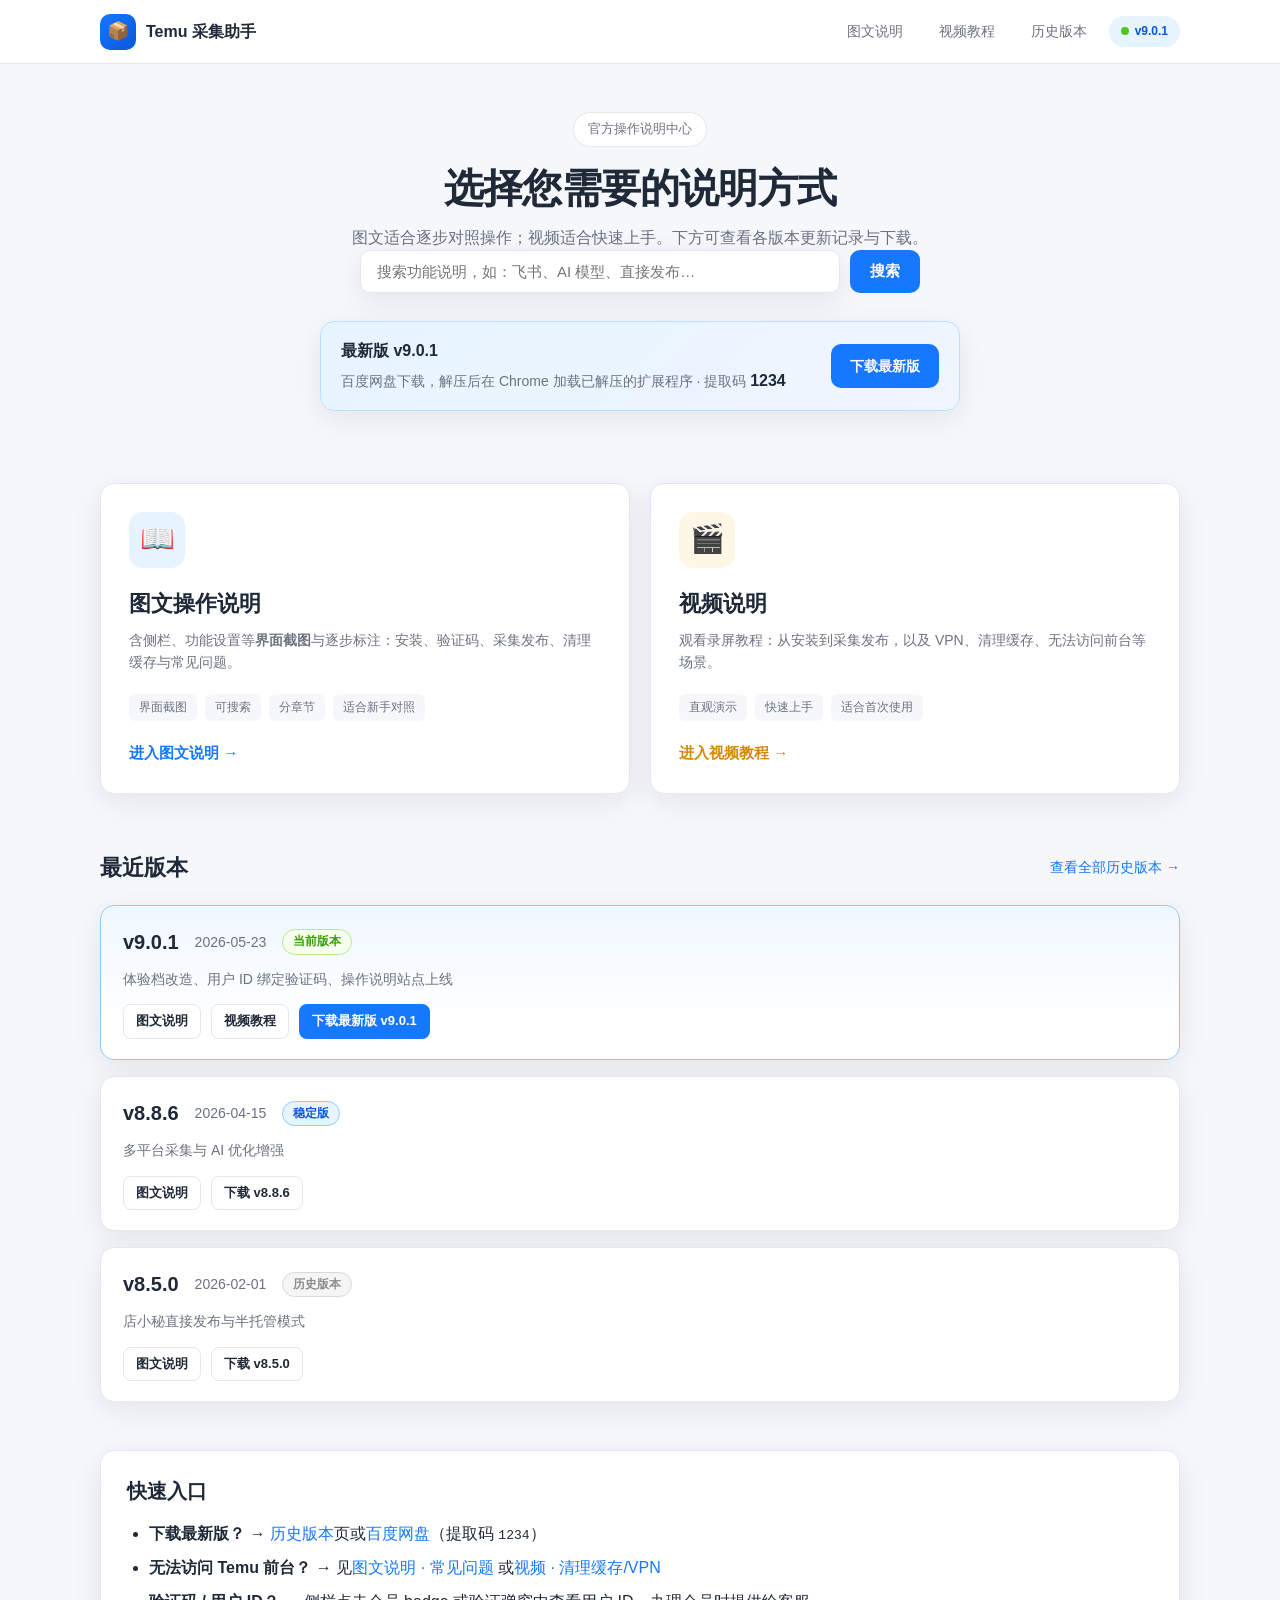
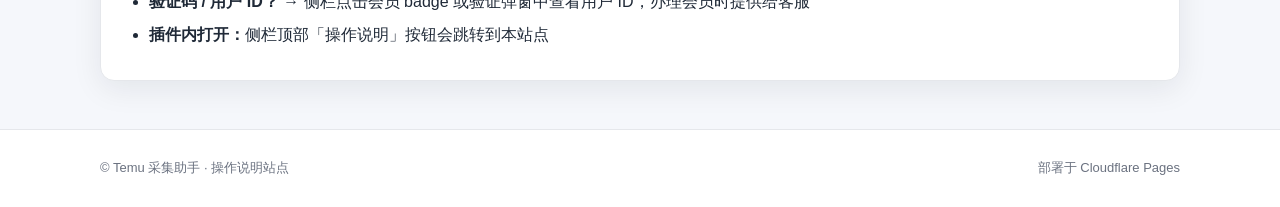
==== index.html @ 50770551 "Initial commit: Temu 采集助手操作说明静态站点 用于 Cloudflare Pages 部署；视频文件保留在本地 assets/videos/。  Co-authored-by: " ====
<!DOCTYPE html>
<html lang="zh-CN">
<head>
  <meta charset="UTF-8" />
  <meta name="viewport" content="width=device-width, initial-scale=1.0" />
  <meta name="description" content="Temu 采集助手操作说明 — 图文教程、视频教程与历史版本" />
  <title>Temu 采集助手 · 操作说明</title>
  <link rel="stylesheet" href="css/style.css" />
</head>
<body data-page="home">
  <header class="site-header">
    <div class="container">
      <a class="brand" href="index.html">
        <span class="brand-icon">📦</span>
        <span>Temu 采集助手</span>
      </a>
      <nav class="nav-links">
        <a href="guide/article.html">图文说明</a>
        <a href="guide/video.html">视频教程</a>
        <a href="versions/">历史版本</a>
        <span class="version-pill" id="current-version"><span class="dot"></span> 加载中</span>
      </nav>
    </div>
  </header>

  <main>
    <section class="hero container">
      <span class="hero-badge">官方操作说明中心</span>
      <h1>选择您需要的说明方式</h1>
      <p>图文适合逐步对照操作；视频适合快速上手。下方可查看各版本更新记录与下载。</p>
      <form class="home-search" action="guide/article.html" method="get" role="search">
        <input class="home-search-input" type="search" name="q" placeholder="搜索功能说明，如：飞书、AI 模型、直接发布…" autocomplete="off" />
        <button class="home-search-btn" type="submit">搜索</button>
      </form>
      <div id="latest-download-panel"></div>
    </section>

    <section class="container">
      <div class="choice-grid">
        <a class="choice-card article" href="guide/article.html">
          <div class="choice-icon">📖</div>
          <h2>图文操作说明</h2>
          <p>含侧栏、功能设置等<strong>界面截图</strong>与逐步标注：安装、验证码、采集发布、清理缓存与常见问题。</p>
          <div class="choice-tags">
            <span class="tag">界面截图</span>
            <span class="tag">可搜索</span>
            <span class="tag">分章节</span>
            <span class="tag">适合新手对照</span>
          </div>
          <span class="choice-cta">进入图文说明 →</span>
        </a>

        <a class="choice-card video" href="guide/video.html">
          <div class="choice-icon">🎬</div>
          <h2>视频说明</h2>
          <p>观看录屏教程：从安装到采集发布，以及 VPN、清理缓存、无法访问前台等场景。</p>
          <div class="choice-tags">
            <span class="tag">直观演示</span>
            <span class="tag">快速上手</span>
            <span class="tag">适合首次使用</span>
          </div>
          <span class="choice-cta">进入视频教程 →</span>
        </a>
      </div>
    </section>

    <section class="section container">
      <div class="section-header">
        <h2>最近版本</h2>
        <a href="versions/">查看全部历史版本 →</a>
      </div>
      <div class="version-list" id="home-version-list">
        <p class="version-summary">正在加载版本信息…</p>
      </div>
    </section>

    <section class="section container">
      <div class="guide-block">
        <h2>快速入口</h2>
        <ul>
          <li><strong>下载最新版？</strong> → <a href="versions/">历史版本</a>页或<a href="https://pan.baidu.com/s/1vOCE_M9bs8p2WjL3Edbl8A?pwd=1234" target="_blank" rel="noopener">百度网盘</a>（提取码 <code>1234</code>）</li>
          <li><strong>无法访问 Temu 前台？</strong> → 见<a href="guide/article.html#troubleshoot">图文说明 · 常见问题</a> 或<a href="guide/video.html#video-troubleshoot">视频 · 清理缓存/VPN</a></li>
          <li><strong>验证码 / 用户 ID？</strong> → 侧栏点击会员 badge 或验证弹窗中查看用户 ID，办理会员时提供给客服</li>
          <li><strong>插件内打开：</strong>侧栏顶部「操作说明」按钮会跳转到本站点</li>
        </ul>
      </div>
    </section>
  </main>

  <footer class="site-footer">
    <div class="container">
      <span>© Temu 采集助手 · 操作说明站点</span>
      <span>部署于 Cloudflare Pages</span>
    </div>
  </footer>

  <script src="js/app.js"></script>
</body>
</html>
---- css/style.css ----
:root {
  --primary: #1677ff;
  --primary-dark: #0958d9;
  --primary-light: #e6f4ff;
  --accent: #faad14;
  --bg: #f5f7fb;
  --surface: #ffffff;
  --text: #1f2937;
  --text-secondary: #6b7280;
  --border: #e5e7eb;
  --radius: 14px;
  --shadow: 0 8px 30px rgba(15, 23, 42, 0.08);
  --shadow-hover: 0 14px 40px rgba(22, 119, 255, 0.15);
  --max-width: 1080px;
  --header-height: 64px;
}

* {
  box-sizing: border-box;
}

html {
  scroll-behavior: smooth;
}

body {
  margin: 0;
  font-family: -apple-system, BlinkMacSystemFont, "Segoe UI", "PingFang SC",
    "Hiragino Sans GB", "Microsoft YaHei", sans-serif;
  background: var(--bg);
  color: var(--text);
  line-height: 1.6;
  min-height: 100vh;
}

a {
  color: var(--primary);
  text-decoration: none;
}

a:hover {
  text-decoration: underline;
}

img {
  max-width: 100%;
  height: auto;
}

.container {
  width: min(var(--max-width), calc(100% - 32px));
  margin: 0 auto;
}

/* Header */
.site-header {
  position: sticky;
  top: 0;
  z-index: 100;
  height: var(--header-height);
  background: rgba(255, 255, 255, 0.92);
  backdrop-filter: blur(12px);
  border-bottom: 1px solid var(--border);
}

.site-header .container {
  height: 100%;
  display: flex;
  align-items: center;
  justify-content: space-between;
  gap: 16px;
}

.brand {
  display: flex;
  align-items: center;
  gap: 10px;
  font-weight: 700;
  font-size: 16px;
  color: var(--text);
  text-decoration: none;
}

.brand:hover {
  text-decoration: none;
}

.brand-icon {
  width: 36px;
  height: 36px;
  border-radius: 10px;
  background: linear-gradient(135deg, var(--primary), var(--primary-dark));
  color: #fff;
  display: grid;
  place-items: center;
  font-size: 18px;
}

.nav-links {
  display: flex;
  align-items: center;
  gap: 8px;
  flex-wrap: wrap;
}

.nav-links a {
  padding: 8px 14px;
  border-radius: 999px;
  color: var(--text-secondary);
  font-size: 14px;
  text-decoration: none;
  transition: background 0.2s, color 0.2s;
}

.nav-links a:hover,
.nav-links a.active {
  background: var(--primary-light);
  color: var(--primary);
  text-decoration: none;
}

.version-pill {
  display: inline-flex;
  align-items: center;
  gap: 6px;
  padding: 6px 12px;
  border-radius: 999px;
  background: var(--primary-light);
  color: var(--primary-dark);
  font-size: 12px;
  font-weight: 600;
}

.version-pill .dot {
  width: 8px;
  height: 8px;
  border-radius: 50%;
  background: #52c41a;
}

/* Hero */
.hero {
  padding: 48px 0 32px;
  text-align: center;
}

.hero-badge {
  display: inline-block;
  padding: 6px 14px;
  border-radius: 999px;
  background: #fff;
  border: 1px solid var(--border);
  color: var(--text-secondary);
  font-size: 13px;
  margin-bottom: 16px;
}

.hero h1 {
  margin: 0 0 12px;
  font-size: clamp(28px, 5vw, 40px);
  line-height: 1.25;
  letter-spacing: -0.02em;
}

.hero p {
  margin: 0 auto;
  max-width: 640px;
  color: var(--text-secondary);
  font-size: 16px;
}

.download-banner {
  display: flex;
  flex-wrap: wrap;
  align-items: center;
  justify-content: space-between;
  gap: 16px;
  max-width: 640px;
  margin: 24px auto 0;
  padding: 16px 20px;
  text-align: left;
  background: linear-gradient(135deg, #e6f4ff 0%, #f0f5ff 100%);
  border: 1px solid #bae0ff;
  border-radius: 14px;
  box-shadow: var(--shadow);
}

.download-banner-text {
  display: flex;
  flex-direction: column;
  gap: 4px;
  font-size: 14px;
  color: var(--text-secondary);
}

.download-banner-text strong {
  font-size: 16px;
  color: var(--text);
}

/* Choice cards */
.choice-grid {
  display: grid;
  grid-template-columns: repeat(2, minmax(0, 1fr));
  gap: 20px;
  margin: 40px 0 56px;
}

.choice-card {
  position: relative;
  display: flex;
  flex-direction: column;
  padding: 28px;
  background: var(--surface);
  border: 1px solid var(--border);
  border-radius: var(--radius);
  box-shadow: var(--shadow);
  text-decoration: none;
  color: inherit;
  transition: transform 0.25s, box-shadow 0.25s, border-color 0.25s;
  overflow: hidden;
}

.choice-card::before {
  content: "";
  position: absolute;
  inset: 0 0 auto 0;
  height: 4px;
  background: linear-gradient(90deg, var(--primary), #69b1ff);
  opacity: 0;
  transition: opacity 0.25s;
}

.choice-card:hover {
  transform: translateY(-4px);
  box-shadow: var(--shadow-hover);
  border-color: #91caff;
  text-decoration: none;
}

.choice-card:hover::before {
  opacity: 1;
}

.choice-card.video::before {
  background: linear-gradient(90deg, #fa8c16, #ffd666);
}

.choice-icon {
  width: 56px;
  height: 56px;
  border-radius: 14px;
  display: grid;
  place-items: center;
  font-size: 28px;
  margin-bottom: 18px;
}

.choice-card.article .choice-icon {
  background: var(--primary-light);
}

.choice-card.video .choice-icon {
  background: #fff7e6;
}

.choice-card h2 {
  margin: 0 0 8px;
  font-size: 22px;
}

.choice-card p {
  margin: 0 0 20px;
  color: var(--text-secondary);
  font-size: 14px;
  flex: 1;
}

.choice-tags {
  display: flex;
  flex-wrap: wrap;
  gap: 8px;
  margin-bottom: 20px;
}

.tag {
  padding: 4px 10px;
  border-radius: 6px;
  background: var(--bg);
  color: var(--text-secondary);
  font-size: 12px;
}

.choice-cta {
  display: inline-flex;
  align-items: center;
  gap: 6px;
  font-weight: 600;
  color: var(--primary);
  font-size: 15px;
}

.choice-card.video .choice-cta {
  color: #d48806;
}

/* Section */
.section {
  margin-bottom: 48px;
}

.section-header {
  display: flex;
  align-items: center;
  justify-content: space-between;
  gap: 12px;
  margin-bottom: 20px;
}

.section-header h2 {
  margin: 0;
  font-size: 22px;
}

.section-header a {
  font-size: 14px;
  white-space: nowrap;
}

/* Version timeline */
.version-list {
  display: flex;
  flex-direction: column;
  gap: 16px;
}

.version-item {
  background: var(--surface);
  border: 1px solid var(--border);
  border-radius: var(--radius);
  padding: 20px 22px;
  box-shadow: var(--shadow);
}

.version-item.latest {
  border-color: #91caff;
  background: linear-gradient(180deg, #f0f7ff 0%, #fff 120px);
}

.version-item-head {
  display: flex;
  flex-wrap: wrap;
  align-items: center;
  gap: 10px 16px;
  margin-bottom: 10px;
}

.version-number {
  font-size: 20px;
  font-weight: 700;
}

.version-date {
  color: var(--text-secondary);
  font-size: 14px;
}

.status-badge {
  padding: 2px 10px;
  border-radius: 999px;
  font-size: 12px;
  font-weight: 600;
}

.status-badge.latest {
  background: #f6ffed;
  color: #389e0d;
  border: 1px solid #b7eb8f;
}

.status-badge.stable {
  background: #e6f4ff;
  color: #0958d9;
  border: 1px solid #91caff;
}

.status-badge.archived {
  background: #f5f5f5;
  color: #8c8c8c;
  border: 1px solid #d9d9d9;
}

.version-summary {
  margin: 0 0 12px;
  color: var(--text-secondary);
  font-size: 14px;
}

.version-highlights {
  margin: 0;
  padding-left: 20px;
  color: var(--text);
  font-size: 14px;
}

.version-highlights li {
  margin: 4px 0;
}

.version-actions {
  display: flex;
  flex-wrap: wrap;
  gap: 10px;
  margin-top: 14px;
}

.btn {
  display: inline-flex;
  align-items: center;
  justify-content: center;
  gap: 6px;
  padding: 10px 18px;
  border-radius: 10px;
  border: 1px solid transparent;
  font-size: 14px;
  font-weight: 600;
  cursor: pointer;
  text-decoration: none;
  transition: background 0.2s, border-color 0.2s, transform 0.15s;
}

.btn:hover {
  text-decoration: none;
  transform: translateY(-1px);
}

.btn-primary {
  background: var(--primary);
  color: #fff;
}

.btn-primary:hover {
  background: var(--primary-dark);
  color: #fff;
}

.btn-outline {
  background: #fff;
  border-color: var(--border);
  color: var(--text);
}

.btn-outline:hover {
  border-color: #91caff;
  color: var(--primary);
}

.btn-sm {
  padding: 6px 12px;
  font-size: 13px;
  border-radius: 8px;
}

/* Article guide page */
.page-main {
  padding: 32px 0 64px;
}

.page-title {
  margin: 0 0 8px;
  font-size: clamp(24px, 4vw, 32px);
}

.page-desc {
  margin: 0 0 28px;
  color: var(--text-secondary);
}

.guide-layout {
  display: grid;
  grid-template-columns: 240px minmax(0, 1fr);
  gap: 28px;
  align-items: start;
}

.guide-toc {
  position: sticky;
  top: calc(var(--header-height) + 20px);
  background: var(--surface);
  border: 1px solid var(--border);
  border-radius: var(--radius);
  padding: 16px;
  box-shadow: var(--shadow);
  max-height: calc(100vh - var(--header-height) - 40px);
  overflow-y: auto;
}

.guide-toc .toc-group {
  margin: 14px 0 6px;
  padding-top: 10px;
  border-top: 1px solid var(--border);
  font-size: 11px;
  font-weight: 700;
  color: var(--text-secondary);
  letter-spacing: 0.04em;
}

.guide-toc .toc-group:first-of-type {
  margin-top: 0;
  padding-top: 0;
  border-top: none;
}

.guide-toc h3 {
  margin: 0 0 12px;
  font-size: 14px;
  color: var(--text-secondary);
}

.guide-toc a {
  display: block;
  padding: 6px 10px;
  border-radius: 8px;
  color: var(--text-secondary);
  font-size: 13px;
  text-decoration: none;
}

.guide-toc a:hover,
.guide-toc a.active {
  background: var(--primary-light);
  color: var(--primary);
}

.guide-category {
  margin: 28px 0 16px;
  padding: 10px 14px;
  background: linear-gradient(90deg, var(--primary-light), transparent);
  border-left: 4px solid var(--primary);
  border-radius: 0 8px 8px 0;
  font-size: 15px;
  font-weight: 700;
  color: var(--primary-dark);
}

.feature-list {
  margin: 0;
  padding: 0;
  list-style: none;
}

.feature-list li {
  margin: 0 0 10px;
  padding: 10px 12px;
  background: var(--bg);
  border-radius: 8px;
  font-size: 14px;
  line-height: 1.55;
}

.feature-list li strong {
  color: var(--primary-dark);
}

.badge-restrict {
  display: inline-block;
  margin-left: 6px;
  padding: 1px 6px;
  border-radius: 4px;
  background: #fff7e6;
  color: #d46b08;
  font-size: 11px;
  font-weight: 600;
}

.guide-content {
  display: flex;
  flex-direction: column;
  gap: 20px;
}

/* 图文指引截图 */
.guide-figure {
  margin: 18px 0 0;
  border: 1px solid var(--border);
  border-radius: 12px;
  overflow: hidden;
  background: #fafafa;
  box-shadow: 0 4px 18px rgba(15, 23, 42, 0.06);
}

.guide-figure-media {
  position: relative;
  line-height: 0;
}

.guide-figure img {
  display: block;
  width: 100%;
}

.guide-pin {
  position: absolute;
  z-index: 2;
  transform: translate(-50%, -50%);
  width: 26px;
  height: 26px;
  border-radius: 50%;
  border: 2px solid #fff;
  background: #ff4d4f;
  color: #fff;
  font-size: 12px;
  font-weight: 800;
  line-height: 22px;
  text-align: center;
  cursor: pointer;
  box-shadow: 0 2px 8px rgba(0, 0, 0, 0.35);
  transition: transform 0.15s ease, box-shadow 0.15s ease, background 0.15s ease;
  user-select: none;
}

.guide-pin:hover,
.guide-pin.is-active {
  transform: translate(-50%, -50%) scale(1.15);
  background: #1677ff;
  box-shadow: 0 4px 14px rgba(22, 119, 255, 0.45);
  z-index: 3;
}

.guide-caption {
  margin: 0;
  padding: 10px 14px;
  font-size: 13px;
  color: var(--text-secondary);
  background: var(--bg);
  border-top: 1px solid var(--border);
  text-align: center;
}

.guide-callout {
  margin-top: 16px;
  padding: 16px 18px;
  border-radius: 10px;
  background: var(--primary-light);
  border: 1px solid #bae0ff;
}

.guide-callout-title {
  margin-bottom: 10px;
  font-size: 14px;
  font-weight: 700;
  color: var(--primary-dark);
}

.guide-pin-list {
  margin: 0;
  padding-left: 22px;
  font-size: 14px;
}

.guide-pin-list li {
  margin: 6px 0;
  padding: 4px 8px;
  margin-left: -8px;
  border-radius: 6px;
  transition: background 0.15s ease;
}

.guide-pin-list li.is-highlighted {
  background: rgba(22, 119, 255, 0.12);
}

.guide-pin-list .pin-num {
  display: inline-flex;
  align-items: center;
  justify-content: center;
  width: 20px;
  height: 20px;
  margin-right: 4px;
  border-radius: 50%;
  background: #ff4d4f;
  color: #fff;
  font-size: 11px;
  font-weight: 800;
  vertical-align: middle;
}

.guide-pin-list li.is-highlighted .pin-num {
  background: #1677ff;
}

.guide-pin-list strong {
  color: var(--text);
}

/* 搜索 */
.guide-search-wrap {
  position: relative;
  margin-bottom: 20px;
  z-index: 50;
}

.guide-search {
  display: flex;
  align-items: center;
  gap: 10px;
  padding: 10px 14px;
  background: var(--surface);
  border: 1px solid var(--border);
  border-radius: 12px;
  box-shadow: var(--shadow);
}

.guide-search:focus-within {
  border-color: var(--primary);
  box-shadow: 0 0 0 3px rgba(22, 119, 255, 0.12);
}

.guide-search-icon {
  font-size: 16px;
  opacity: 0.55;
  flex-shrink: 0;
}

.guide-search-input {
  flex: 1;
  border: none;
  outline: none;
  font-size: 15px;
  background: transparent;
  color: var(--text);
  min-width: 0;
}

.guide-search-input::placeholder {
  color: var(--text-secondary);
}

.guide-search-kbd {
  flex-shrink: 0;
  padding: 3px 8px;
  border-radius: 6px;
  background: var(--bg);
  border: 1px solid var(--border);
  font-size: 11px;
  color: var(--text-secondary);
  font-family: inherit;
}

.guide-search-results {
  position: absolute;
  left: 0;
  right: 0;
  top: calc(100% + 8px);
  max-height: min(420px, 60vh);
  overflow: auto;
  background: var(--surface);
  border: 1px solid var(--border);
  border-radius: 12px;
  box-shadow: var(--shadow-hover);
  padding: 8px;
}

.guide-search-count,
.guide-search-empty {
  margin: 6px 10px 8px;
  font-size: 13px;
  color: var(--text-secondary);
}

.guide-search-item {
  display: block;
  padding: 10px 12px;
  border-radius: 8px;
  color: inherit;
  text-decoration: none;
}

.guide-search-item:hover {
  background: var(--primary-light);
  text-decoration: none;
}

.guide-search-item-title {
  display: block;
  font-weight: 700;
  font-size: 14px;
  color: var(--text);
  margin-bottom: 4px;
}

.guide-search-item-snippet {
  display: block;
  font-size: 12px;
  color: var(--text-secondary);
  line-height: 1.5;
}

.guide-search-item-snippet mark,
.search-highlight {
  background: #ffe58f;
  color: inherit;
  padding: 0 2px;
  border-radius: 2px;
}

.guide-block.search-dimmed {
  opacity: 0.38;
  pointer-events: none;
}

.guide-block.search-match {
  opacity: 1;
}

.guide-block.search-flash {
  animation: searchFlash 1.2s ease;
}

@keyframes searchFlash {
  0% { box-shadow: 0 0 0 0 rgba(22, 119, 255, 0.45); }
  40% { box-shadow: 0 0 0 4px rgba(22, 119, 255, 0.25); }
  100% { box-shadow: var(--shadow); }
}

.guide-sub-sm {
  font-size: 15px;
  margin-top: 24px;
}

.home-search {
  display: flex;
  gap: 10px;
  max-width: 560px;
  margin: 0 auto 28px;
}

.home-search-input {
  flex: 1;
  padding: 12px 16px;
  border: 1px solid var(--border);
  border-radius: 10px;
  font-size: 15px;
  background: var(--surface);
  box-shadow: var(--shadow);
}

.home-search-input:focus {
  outline: none;
  border-color: var(--primary);
  box-shadow: 0 0 0 3px rgba(22, 119, 255, 0.12);
}

.home-search-btn {
  padding: 12px 20px;
  border: none;
  border-radius: 10px;
  background: var(--primary);
  color: #fff;
  font-size: 15px;
  font-weight: 600;
  cursor: pointer;
}

.home-search-btn:hover {
  background: var(--primary-dark);
}

.guide-block {
  background: var(--surface);
  border: 1px solid var(--border);
  border-radius: var(--radius);
  padding: 24px 26px;
  box-shadow: var(--shadow);
  scroll-margin-top: calc(var(--header-height) + 20px);
}

.guide-block h2 {
  margin: 0 0 14px;
  font-size: 20px;
  display: flex;
  align-items: center;
  gap: 10px;
}

.step-num {
  width: 28px;
  height: 28px;
  border-radius: 8px;
  background: var(--primary);
  color: #fff;
  display: grid;
  place-items: center;
  font-size: 14px;
  font-weight: 700;
  flex-shrink: 0;
}

.guide-block ol,
.guide-block ul {
  margin: 0;
  padding-left: 22px;
}

.guide-block li {
  margin: 8px 0;
}

.guide-sub {
  margin: 20px 0 10px;
  font-size: 16px;
  font-weight: 700;
  color: var(--text);
}

.guide-table {
  width: 100%;
  border-collapse: collapse;
  margin: 12px 0 16px;
  font-size: 14px;
}

.guide-table th,
.guide-table td {
  border: 1px solid var(--border);
  padding: 10px 12px;
  text-align: left;
}

.guide-table th {
  background: var(--bg);
  font-weight: 600;
}

.guide-table code {
  font-size: 13px;
}

.step-detail {
  margin: 10px 0 0;
  padding: 12px 14px;
  background: var(--bg);
  border-radius: 8px;
  font-size: 14px;
  color: var(--text-secondary);
}

.step-detail strong {
  color: var(--text);
}

.btn-list {
  display: flex;
  flex-wrap: wrap;
  gap: 8px;
  margin: 10px 0 0;
}

.btn-tag {
  display: inline-block;
  padding: 4px 10px;
  border-radius: 6px;
  background: var(--primary-light);
  color: var(--primary-dark);
  font-size: 12px;
  font-weight: 600;
}

.tip-box {
  margin-top: 16px;
  padding: 14px 16px;
  border-radius: 10px;
  background: #fffbe6;
  border: 1px solid #ffe58f;
  color: #ad6800;
  font-size: 14px;
}

.warn-box {
  margin-top: 16px;
  padding: 14px 16px;
  border-radius: 10px;
  background: #fff2f0;
  border: 1px solid #ffccc7;
  color: #cf1322;
  font-size: 14px;
}

.img-placeholder {
  margin-top: 16px;
  padding: 40px 20px;
  border: 2px dashed var(--border);
  border-radius: 12px;
  background: var(--bg);
  text-align: center;
  color: var(--text-secondary);
  font-size: 14px;
}

/* Video page */
.video-grid {
  display: grid;
  grid-template-columns: 1fr;
  gap: 24px;
  max-width: 960px;
}

@media (min-width: 900px) {
  .video-grid {
    max-width: none;
    grid-template-columns: repeat(auto-fill, minmax(420px, 1fr));
  }
}

.video-jump {
  display: flex;
  flex-wrap: wrap;
  gap: 10px;
  margin: 0 0 20px;
}

.video-jump-link {
  display: inline-flex;
  align-items: center;
  padding: 8px 14px;
  border-radius: 999px;
  background: var(--surface);
  border: 1px solid var(--border);
  color: var(--text);
  font-size: 14px;
  font-weight: 500;
  text-decoration: none;
  transition: border-color 0.15s, background 0.15s;
}

.video-jump-link:hover {
  border-color: var(--primary);
  background: #eff6ff;
  color: var(--primary);
}

.video-card {
  background: var(--surface);
  border: 1px solid var(--border);
  border-radius: var(--radius);
  overflow: hidden;
  box-shadow: var(--shadow);
}

.video-embed {
  aspect-ratio: 16 / 9;
  background: #111827;
  display: grid;
  place-items: center;
  color: #9ca3af;
  font-size: 14px;
}

.video-embed iframe,
.video-embed video {
  width: 100%;
  height: 100%;
  border: 0;
  display: block;
  object-fit: contain;
  background: #000;
}

.video-body {
  padding: 18px 20px 20px;
}

.video-body h3 {
  margin: 0 0 6px;
  font-size: 18px;
}

.video-meta {
  color: var(--text-secondary);
  font-size: 13px;
  margin-bottom: 8px;
}

.video-note {
  margin: 0;
  color: var(--text-secondary);
  font-size: 13px;
}

.empty-video {
  padding: 48px 24px;
  text-align: center;
  background: var(--surface);
  border: 1px dashed var(--border);
  border-radius: var(--radius);
  color: var(--text-secondary);
}

/* Footer */
.site-footer {
  margin-top: auto;
  padding: 28px 0;
  border-top: 1px solid var(--border);
  background: #fff;
  color: var(--text-secondary);
  font-size: 13px;
}

.site-footer .container {
  display: flex;
  flex-wrap: wrap;
  align-items: center;
  justify-content: space-between;
  gap: 12px;
}

/* Responsive */
@media (max-width: 860px) {
  .choice-grid {
    grid-template-columns: 1fr;
  }

  .guide-layout {
    grid-template-columns: 1fr;
  }

  .guide-toc {
    position: static;
    display: flex;
    flex-wrap: wrap;
    gap: 8px;
  }

  .guide-toc h3 {
    width: 100%;
  }

  .guide-toc a {
    padding: 6px 12px;
    background: var(--bg);
  }

  .nav-links .hide-mobile {
    display: none;
  }

  .guide-pin {
    width: 22px;
    height: 22px;
    font-size: 10px;
    line-height: 18px;
    border-width: 1.5px;
  }

  .guide-pin-list .pin-num {
    width: 18px;
    height: 18px;
    font-size: 10px;
  }
}
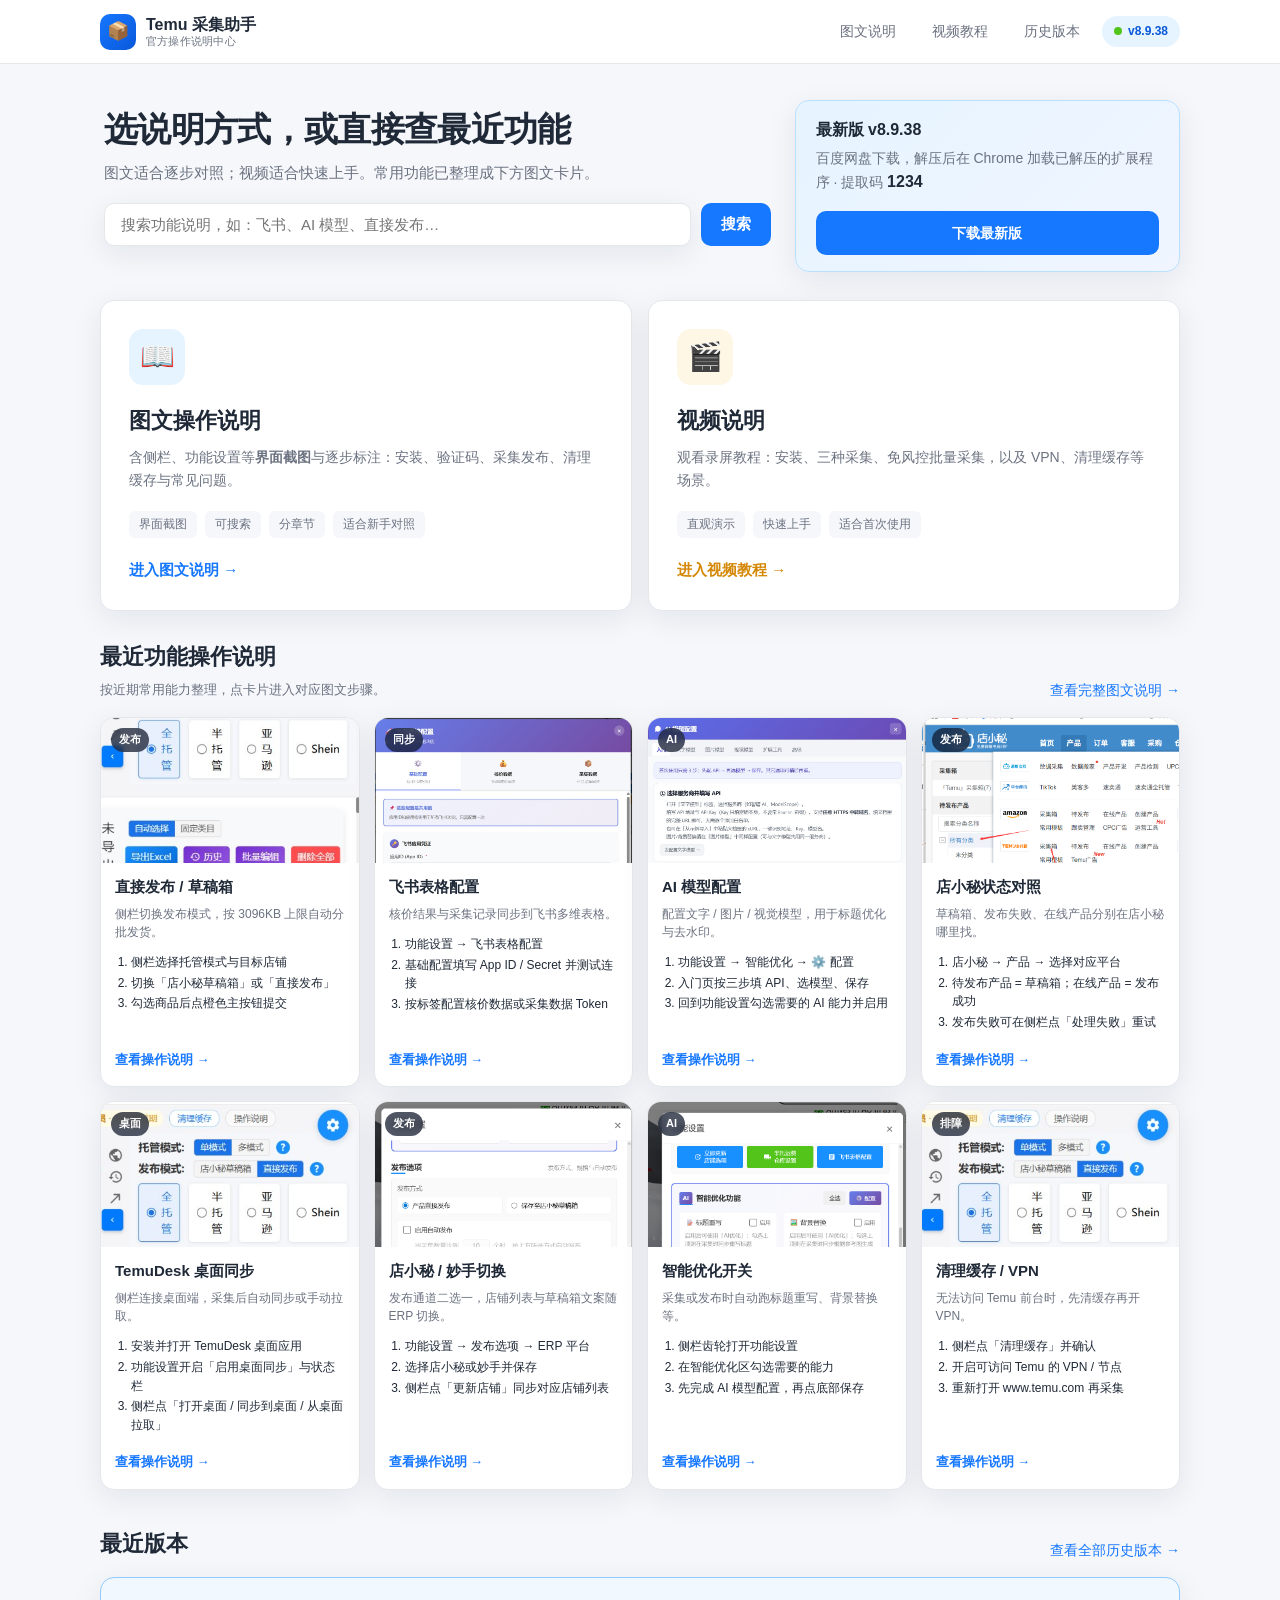
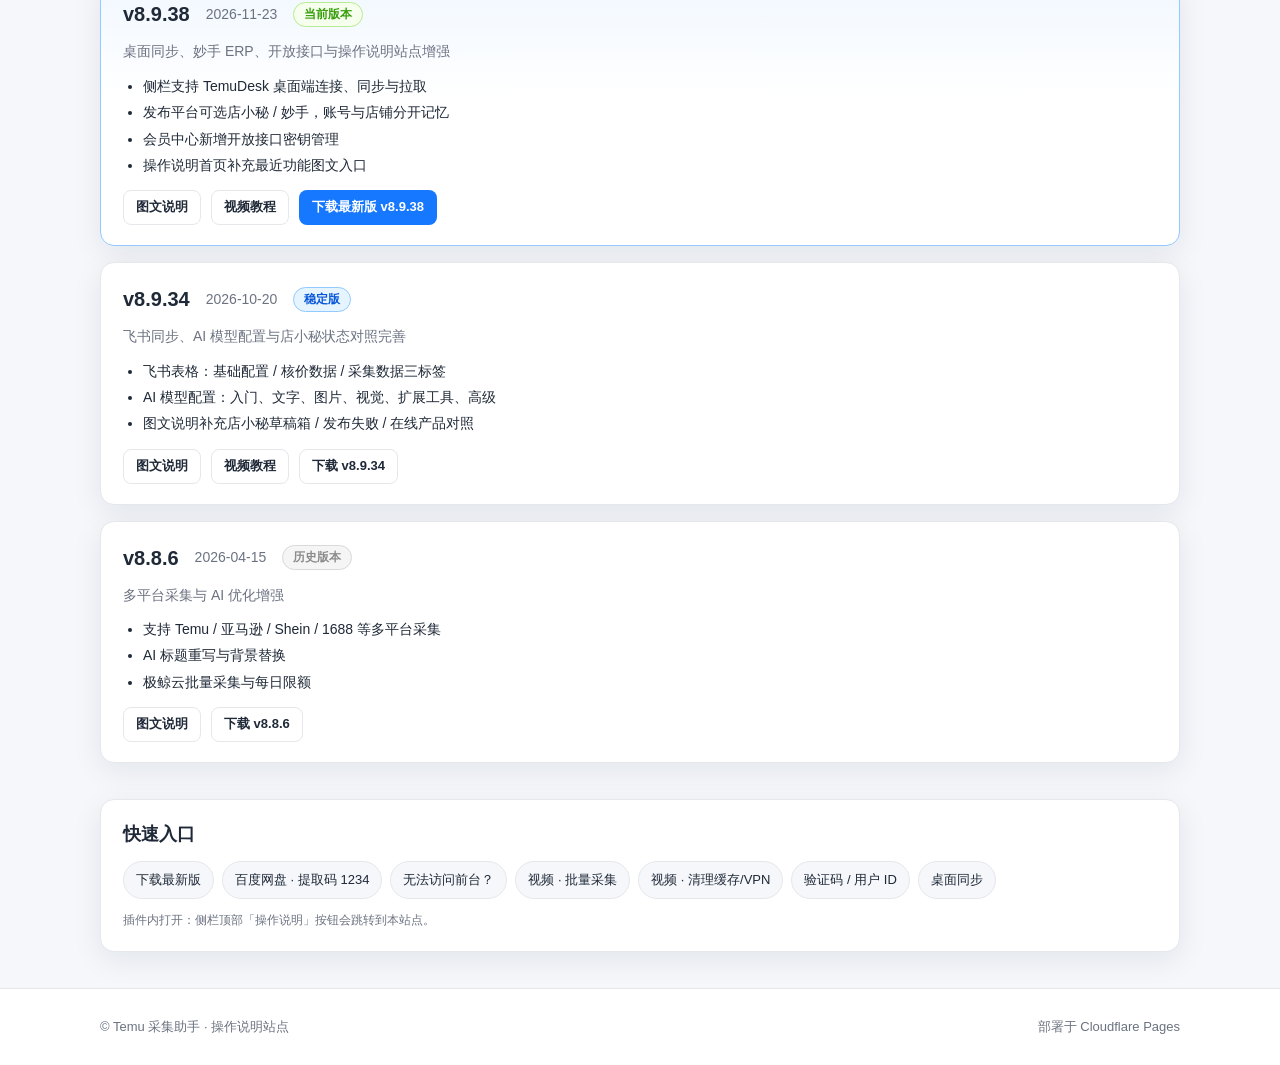
==== commit f5d18289: "优化操作说明首页并新增批量采集视频教程 补充最近功能卡片、桌面同步/妙手说明，并接入 Temu 免风控批量采集 B 站视频。  Co-authored-by: Cursor <cursoragent@" ====
--- a/index.html
+++ b/index.html
@@ -3,7 +3,7 @@
 <head>
   <meta charset="UTF-8" />
   <meta name="viewport" content="width=device-width, initial-scale=1.0" />
-  <meta name="description" content="Temu 采集助手操作说明 — 图文教程、视频教程与历史版本" />
+  <meta name="description" content="Temu 采集助手操作说明 — 图文教程、视频教程、最近功能与历史版本" />
   <title>Temu 采集助手 · 操作说明</title>
   <link rel="stylesheet" href="css/style.css" />
 </head>
@@ -12,7 +12,10 @@
     <div class="container">
       <a class="brand" href="index.html">
         <span class="brand-icon">📦</span>
-        <span>Temu 采集助手</span>
+        <span class="brand-text">
+          <span class="brand-name">Temu 采集助手</span>
+          <span class="brand-sub">官方操作说明中心</span>
+        </span>
       </a>
       <nav class="nav-links">
         <a href="guide/article.html">图文说明</a>
@@ -24,18 +27,19 @@
   </header>
 
   <main>
-    <section class="hero container">
-      <span class="hero-badge">官方操作说明中心</span>
-      <h1>选择您需要的说明方式</h1>
-      <p>图文适合逐步对照操作；视频适合快速上手。下方可查看各版本更新记录与下载。</p>
-      <form class="home-search" action="guide/article.html" method="get" role="search">
-        <input class="home-search-input" type="search" name="q" placeholder="搜索功能说明，如：飞书、AI 模型、直接发布…" autocomplete="off" />
-        <button class="home-search-btn" type="submit">搜索</button>
-      </form>
-      <div id="latest-download-panel"></div>
+    <section class="hero hero-home container">
+      <div class="hero-main">
+        <h1>选说明方式，或直接查最近功能</h1>
+        <p>图文适合逐步对照；视频适合快速上手。常用功能已整理成下方图文卡片。</p>
+        <form class="home-search" action="guide/article.html" method="get" role="search">
+          <input class="home-search-input" type="search" name="q" placeholder="搜索功能说明，如：飞书、AI 模型、直接发布…" autocomplete="off" />
+          <button class="home-search-btn" type="submit">搜索</button>
+        </form>
+      </div>
+      <aside class="hero-aside" id="latest-download-panel" aria-label="最新版下载"></aside>
     </section>
 
-    <section class="container">
+    <section class="container home-choices">
       <div class="choice-grid">
         <a class="choice-card article" href="guide/article.html">
           <div class="choice-icon">📖</div>
@@ -53,7 +57,7 @@
         <a class="choice-card video" href="guide/video.html">
           <div class="choice-icon">🎬</div>
           <h2>视频说明</h2>
-          <p>观看录屏教程：从安装到采集发布，以及 VPN、清理缓存、无法访问前台等场景。</p>
+          <p>观看录屏教程：安装、三种采集、免风控批量采集，以及 VPN、清理缓存等场景。</p>
           <div class="choice-tags">
             <span class="tag">直观演示</span>
             <span class="tag">快速上手</span>
@@ -61,6 +65,19 @@
           </div>
           <span class="choice-cta">进入视频教程 →</span>
         </a>
+      </div>
+    </section>
+
+    <section class="section container" id="recent-features">
+      <div class="section-header">
+        <div>
+          <h2>最近功能操作说明</h2>
+          <p class="section-desc">按近期常用能力整理，点卡片进入对应图文步骤。</p>
+        </div>
+        <a href="guide/article.html">查看完整图文说明 →</a>
+      </div>
+      <div class="feature-card-grid" id="home-feature-list">
+        <p class="version-summary">正在加载功能说明…</p>
       </div>
     </section>
 
@@ -75,14 +92,18 @@
     </section>
 
     <section class="section container">
-      <div class="guide-block">
+      <div class="quick-grid">
         <h2>快速入口</h2>
-        <ul>
-          <li><strong>下载最新版？</strong> → <a href="versions/">历史版本</a>页或<a href="https://pan.baidu.com/s/1vOCE_M9bs8p2WjL3Edbl8A?pwd=1234" target="_blank" rel="noopener">百度网盘</a>（提取码 <code>1234</code>）</li>
-          <li><strong>无法访问 Temu 前台？</strong> → 见<a href="guide/article.html#troubleshoot">图文说明 · 常见问题</a> 或<a href="guide/video.html#video-troubleshoot">视频 · 清理缓存/VPN</a></li>
-          <li><strong>验证码 / 用户 ID？</strong> → 侧栏点击会员 badge 或验证弹窗中查看用户 ID，办理会员时提供给客服</li>
-          <li><strong>插件内打开：</strong>侧栏顶部「操作说明」按钮会跳转到本站点</li>
-        </ul>
+        <div class="quick-chips">
+          <a class="quick-chip" href="versions/">下载最新版</a>
+          <a class="quick-chip" href="https://pan.baidu.com/s/1vOCE_M9bs8p2WjL3Edbl8A?pwd=1234" target="_blank" rel="noopener">百度网盘 · 提取码 1234</a>
+          <a class="quick-chip" href="guide/article.html#troubleshoot">无法访问前台？</a>
+          <a class="quick-chip" href="guide/video.html#video-batch">视频 · 批量采集</a>
+          <a class="quick-chip" href="guide/video.html#video-troubleshoot">视频 · 清理缓存/VPN</a>
+          <a class="quick-chip" href="guide/article.html#verify">验证码 / 用户 ID</a>
+          <a class="quick-chip" href="guide/article.html#desktop-bridge">桌面同步</a>
+        </div>
+        <p class="quick-note">插件内打开：侧栏顶部「操作说明」按钮会跳转到本站点。</p>
       </div>
     </section>
   </main>
--- a/css/style.css
+++ b/css/style.css
@@ -85,6 +85,25 @@
   text-decoration: none;
 }
 
+.brand-text {
+  display: flex;
+  flex-direction: column;
+  gap: 1px;
+  line-height: 1.2;
+}
+
+.brand-name {
+  font-size: 16px;
+  font-weight: 700;
+}
+
+.brand-sub {
+  font-size: 11px;
+  font-weight: 500;
+  color: var(--text-secondary);
+  letter-spacing: 0.02em;
+}
+
 .brand-icon {
   width: 36px;
   height: 36px;
@@ -94,6 +113,7 @@
   display: grid;
   place-items: center;
   font-size: 18px;
+  flex-shrink: 0;
 }
 
 .nav-links {
@@ -140,8 +160,20 @@
 
 /* Hero */
 .hero {
-  padding: 48px 0 32px;
+  padding: 36px 0 20px;
   text-align: center;
+}
+
+.hero-home {
+  display: grid;
+  grid-template-columns: minmax(0, 1.4fr) minmax(260px, 0.8fr);
+  gap: 20px;
+  align-items: stretch;
+  text-align: left;
+}
+
+.hero-main {
+  padding: 8px 4px 0;
 }
 
 .hero-badge {
@@ -156,17 +188,34 @@
 }
 
 .hero h1 {
-  margin: 0 0 12px;
-  font-size: clamp(28px, 5vw, 40px);
+  margin: 0 0 10px;
+  font-size: clamp(24px, 4vw, 34px);
   line-height: 1.25;
   letter-spacing: -0.02em;
 }
 
 .hero p {
-  margin: 0 auto;
-  max-width: 640px;
-  color: var(--text-secondary);
-  font-size: 16px;
+  margin: 0 0 18px;
+  max-width: 560px;
+  color: var(--text-secondary);
+  font-size: 15px;
+}
+
+.hero-aside {
+  display: flex;
+}
+
+.hero-aside .download-banner {
+  margin: 0;
+  max-width: none;
+  width: 100%;
+  flex-direction: column;
+  align-items: flex-start;
+  justify-content: space-between;
+}
+
+.hero-aside .download-banner .btn {
+  width: 100%;
 }
 
 .download-banner {
@@ -198,12 +247,16 @@
   color: var(--text);
 }
 
+.home-choices {
+  margin-top: 8px;
+}
+
 /* Choice cards */
 .choice-grid {
   display: grid;
   grid-template-columns: repeat(2, minmax(0, 1fr));
-  gap: 20px;
-  margin: 40px 0 56px;
+  gap: 16px;
+  margin: 8px 0 28px;
 }
 
 .choice-card {
@@ -306,15 +359,15 @@
 
 /* Section */
 .section {
-  margin-bottom: 48px;
+  margin-bottom: 36px;
 }
 
 .section-header {
   display: flex;
-  align-items: center;
+  align-items: flex-end;
   justify-content: space-between;
   gap: 12px;
-  margin-bottom: 20px;
+  margin-bottom: 16px;
 }
 
 .section-header h2 {
@@ -322,9 +375,157 @@
   font-size: 22px;
 }
 
+.section-desc {
+  margin: 6px 0 0;
+  color: var(--text-secondary);
+  font-size: 13px;
+}
+
 .section-header a {
   font-size: 14px;
   white-space: nowrap;
+}
+
+/* Recent feature cards */
+.feature-card-grid {
+  display: grid;
+  grid-template-columns: repeat(4, minmax(0, 1fr));
+  gap: 14px;
+}
+
+.feature-card {
+  display: flex;
+  flex-direction: column;
+  background: var(--surface);
+  border: 1px solid var(--border);
+  border-radius: var(--radius);
+  overflow: hidden;
+  box-shadow: var(--shadow);
+  text-decoration: none;
+  color: inherit;
+  transition: transform 0.2s, box-shadow 0.2s, border-color 0.2s;
+  min-height: 100%;
+}
+
+.feature-card:hover {
+  transform: translateY(-3px);
+  box-shadow: var(--shadow-hover);
+  border-color: #91caff;
+  text-decoration: none;
+}
+
+.feature-card-cover {
+  position: relative;
+  aspect-ratio: 16 / 9;
+  background: #eef2f7;
+  overflow: hidden;
+}
+
+.feature-card-cover img {
+  width: 100%;
+  height: 100%;
+  object-fit: cover;
+  object-position: top center;
+  display: block;
+}
+
+.feature-card-tag {
+  position: absolute;
+  top: 10px;
+  left: 10px;
+  padding: 3px 8px;
+  border-radius: 999px;
+  background: rgba(15, 23, 42, 0.72);
+  color: #fff;
+  font-size: 11px;
+  font-weight: 600;
+  backdrop-filter: blur(4px);
+}
+
+.feature-card-body {
+  display: flex;
+  flex-direction: column;
+  gap: 8px;
+  padding: 14px 14px 16px;
+  flex: 1;
+}
+
+.feature-card-body h3 {
+  margin: 0;
+  font-size: 15px;
+  line-height: 1.35;
+}
+
+.feature-card-body p {
+  margin: 0;
+  color: var(--text-secondary);
+  font-size: 12px;
+  line-height: 1.5;
+}
+
+.feature-card-steps {
+  margin: 2px 0 0;
+  padding-left: 16px;
+  color: var(--text);
+  font-size: 12px;
+  line-height: 1.55;
+}
+
+.feature-card-steps li {
+  margin: 2px 0;
+}
+
+.feature-card-cta {
+  margin-top: auto;
+  padding-top: 8px;
+  font-size: 13px;
+  font-weight: 600;
+  color: var(--primary);
+}
+
+.quick-grid {
+  background: var(--surface);
+  border: 1px solid var(--border);
+  border-radius: var(--radius);
+  padding: 20px 22px;
+  box-shadow: var(--shadow);
+}
+
+.quick-grid h2 {
+  margin: 0 0 12px;
+  font-size: 18px;
+}
+
+.quick-chips {
+  display: flex;
+  flex-wrap: wrap;
+  gap: 8px;
+}
+
+.quick-chip {
+  display: inline-flex;
+  align-items: center;
+  padding: 8px 12px;
+  border-radius: 999px;
+  background: var(--bg);
+  border: 1px solid var(--border);
+  color: var(--text);
+  font-size: 13px;
+  text-decoration: none;
+  transition: border-color 0.15s, background 0.15s, color 0.15s;
+}
+
+.quick-chip:hover {
+  border-color: #91caff;
+  background: var(--primary-light);
+  color: var(--primary-dark);
+  text-decoration: none;
+}
+
+.quick-note {
+  margin: 12px 0 0;
+  color: var(--text-secondary);
+  font-size: 12px;
 }
 
 /* Version timeline */
@@ -832,7 +1033,11 @@
   display: flex;
   gap: 10px;
   max-width: 560px;
-  margin: 0 auto 28px;
+  margin: 0;
+}
+
+.hero-home .home-search {
+  max-width: none;
 }
 
 .home-search-input {
@@ -1115,9 +1320,29 @@
 }
 
 /* Responsive */
+@media (max-width: 1100px) {
+  .feature-card-grid {
+    grid-template-columns: repeat(3, minmax(0, 1fr));
+  }
+}
+
 @media (max-width: 860px) {
+  .hero-home {
+    grid-template-columns: 1fr;
+    text-align: left;
+  }
+
   .choice-grid {
     grid-template-columns: 1fr;
+  }
+
+  .feature-card-grid {
+    grid-template-columns: repeat(2, minmax(0, 1fr));
+  }
+
+  .section-header {
+    align-items: flex-start;
+    flex-direction: column;
   }
 
   .guide-layout {
@@ -1158,3 +1383,13 @@
     font-size: 10px;
   }
 }
+
+@media (max-width: 560px) {
+  .feature-card-grid {
+    grid-template-columns: 1fr;
+  }
+
+  .brand-sub {
+    display: none;
+  }
+}
